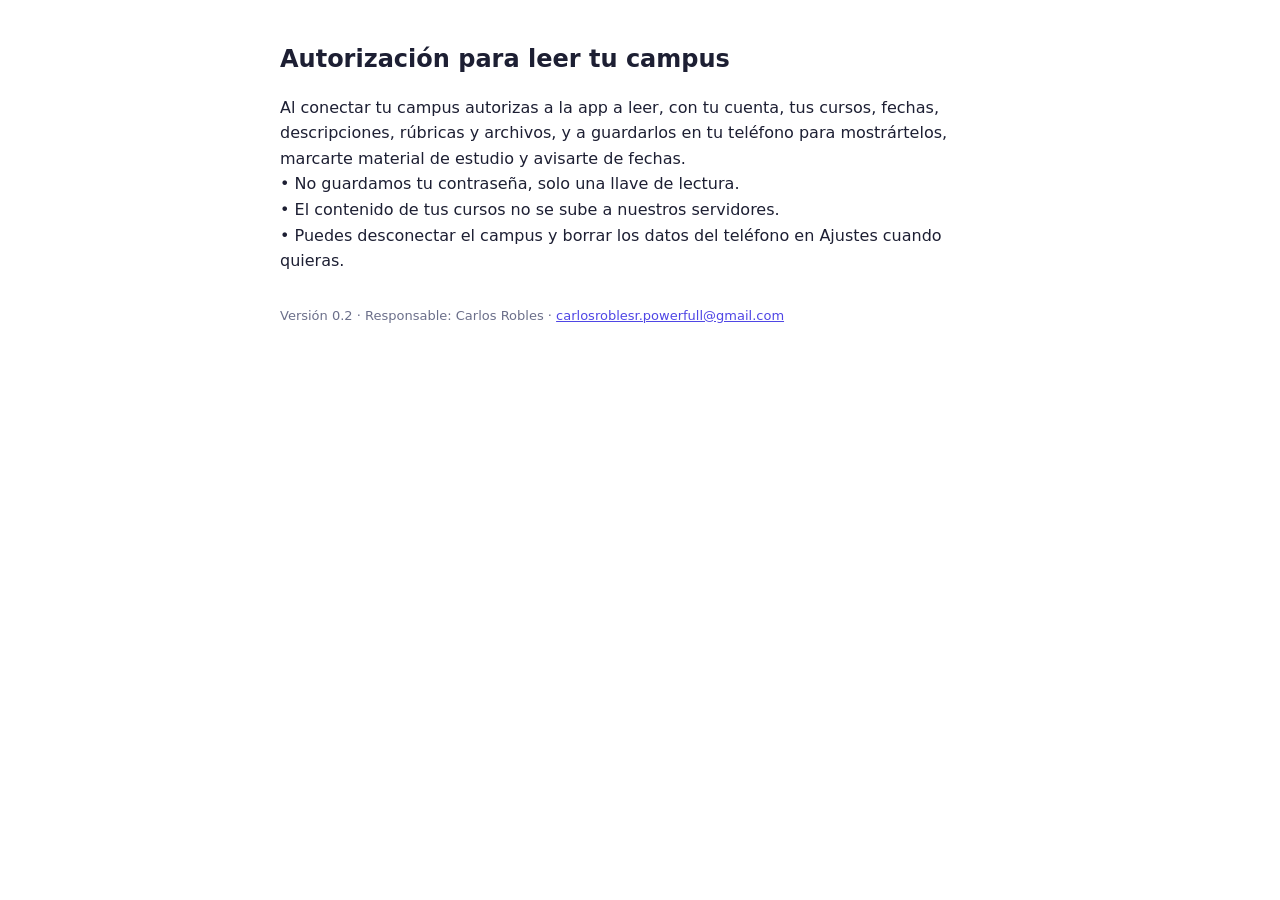
==== autorizacion-campus.html @ 8edc38ef "Add files via upload" ====
<!doctype html><html lang="es"><head><meta charset="utf-8"><meta name="viewport" content="width=device-width,initial-scale=1"><title>Autorización para leer tu campus</title><style>body{font:16px/1.6 system-ui,sans-serif;max-width:720px;margin:0 auto;padding:24px;color:#1d1f33}h1{font-size:24px}a{color:#4f46e5}pre{white-space:pre-wrap;font:inherit}footer{margin-top:32px;color:#6b6f8a;font-size:13px}</style></head><body><h1>Autorización para leer tu campus</h1><pre>Al conectar tu campus autorizas a la app a leer, con tu cuenta, tus cursos, fechas, descripciones, rúbricas y archivos, y a guardarlos en tu teléfono para mostrártelos, marcarte material de estudio y avisarte de fechas.
• No guardamos tu contraseña, solo una llave de lectura.
• El contenido de tus cursos no se sube a nuestros servidores.
• Puedes desconectar el campus y borrar los datos del teléfono en Ajustes cuando quieras.</pre><footer>Versión 0.2 · Responsable: Carlos Robles · <a href="mailto:carlosroblesr.powerfull@gmail.com">carlosroblesr.powerfull@gmail.com</a></footer></body></html>
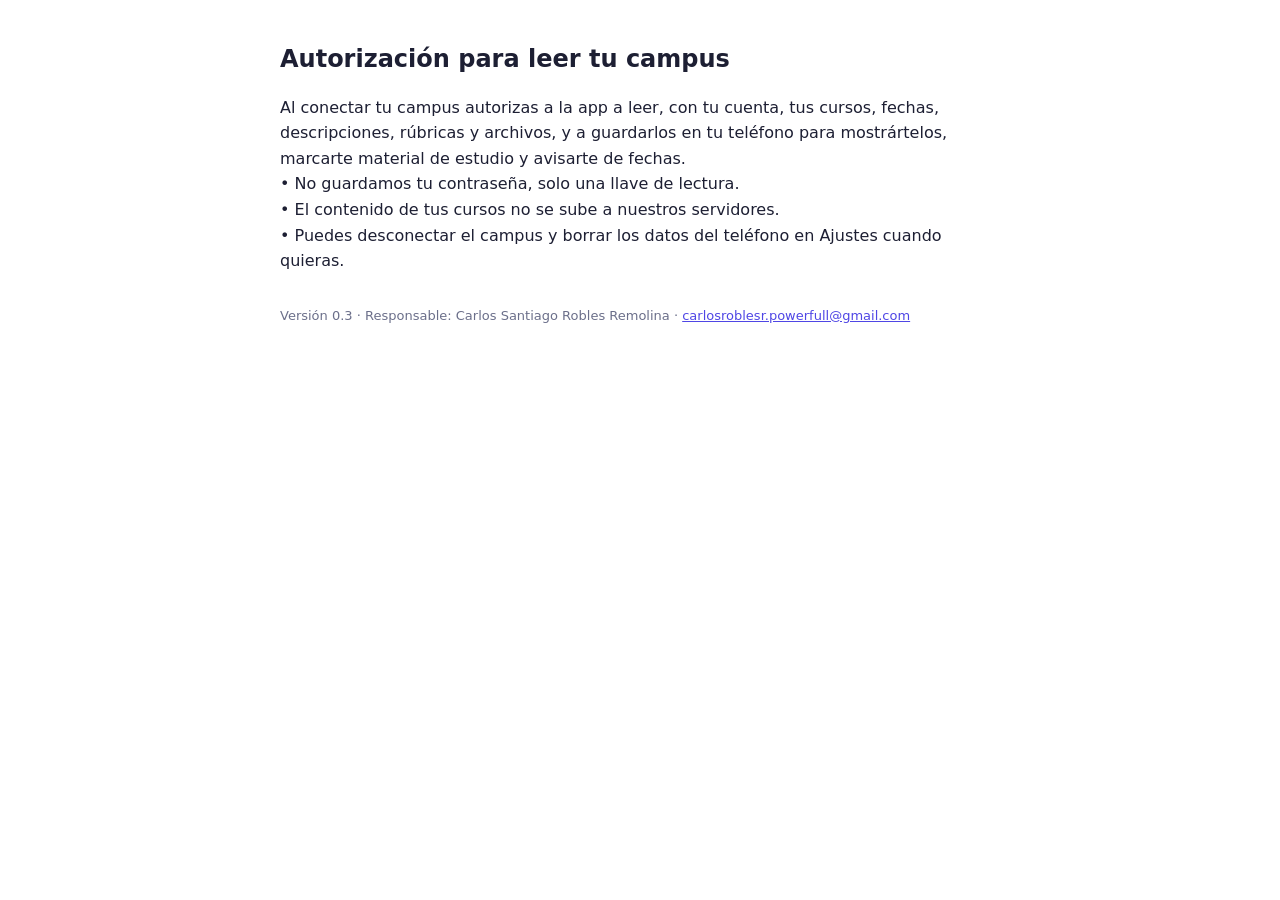
==== commit fdcf4039: "Add files via upload" ====
--- a/autorizacion-campus.html
+++ b/autorizacion-campus.html
@@ -1,4 +1,4 @@
 <!doctype html><html lang="es"><head><meta charset="utf-8"><meta name="viewport" content="width=device-width,initial-scale=1"><title>Autorización para leer tu campus</title><style>body{font:16px/1.6 system-ui,sans-serif;max-width:720px;margin:0 auto;padding:24px;color:#1d1f33}h1{font-size:24px}a{color:#4f46e5}pre{white-space:pre-wrap;font:inherit}footer{margin-top:32px;color:#6b6f8a;font-size:13px}</style></head><body><h1>Autorización para leer tu campus</h1><pre>Al conectar tu campus autorizas a la app a leer, con tu cuenta, tus cursos, fechas, descripciones, rúbricas y archivos, y a guardarlos en tu teléfono para mostrártelos, marcarte material de estudio y avisarte de fechas.
 • No guardamos tu contraseña, solo una llave de lectura.
 • El contenido de tus cursos no se sube a nuestros servidores.
-• Puedes desconectar el campus y borrar los datos del teléfono en Ajustes cuando quieras.</pre><footer>Versión 0.2 · Responsable: Carlos Robles · <a href="mailto:carlosroblesr.powerfull@gmail.com">carlosroblesr.powerfull@gmail.com</a></footer></body></html>+• Puedes desconectar el campus y borrar los datos del teléfono en Ajustes cuando quieras.</pre><footer>Versión 0.3 · Responsable: Carlos Santiago Robles Remolina · <a href="mailto:carlosroblesr.powerfull@gmail.com">carlosroblesr.powerfull@gmail.com</a></footer></body></html>
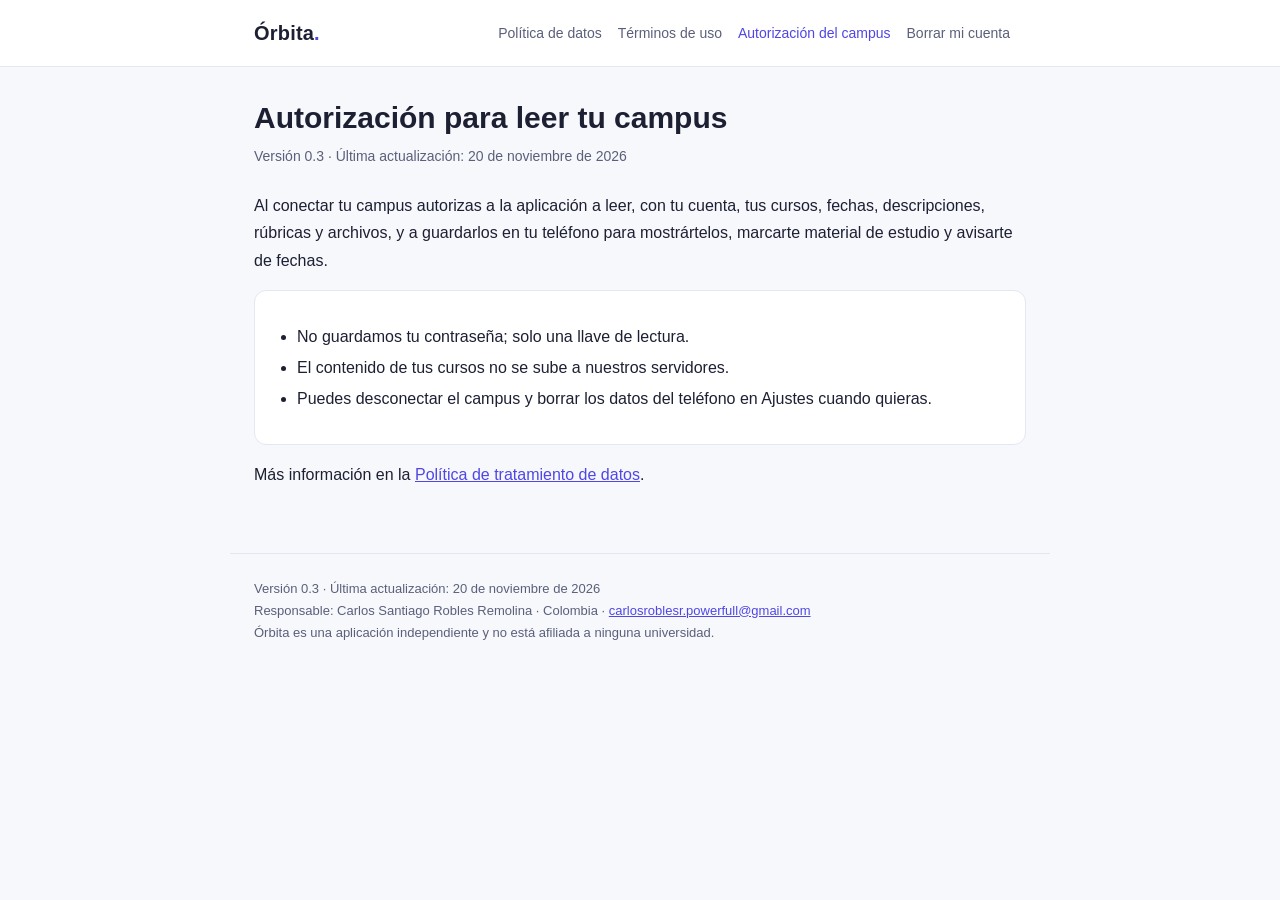
==== commit 66faf398: "Add files via upload" ====
--- a/autorizacion-campus.html
+++ b/autorizacion-campus.html
@@ -1,4 +1 @@
-<!doctype html><html lang="es"><head><meta charset="utf-8"><meta name="viewport" content="width=device-width,initial-scale=1"><title>Autorización para leer tu campus</title><style>body{font:16px/1.6 system-ui,sans-serif;max-width:720px;margin:0 auto;padding:24px;color:#1d1f33}h1{font-size:24px}a{color:#4f46e5}pre{white-space:pre-wrap;font:inherit}footer{margin-top:32px;color:#6b6f8a;font-size:13px}</style></head><body><h1>Autorización para leer tu campus</h1><pre>Al conectar tu campus autorizas a la app a leer, con tu cuenta, tus cursos, fechas, descripciones, rúbricas y archivos, y a guardarlos en tu teléfono para mostrártelos, marcarte material de estudio y avisarte de fechas.
-• No guardamos tu contraseña, solo una llave de lectura.
-• El contenido de tus cursos no se sube a nuestros servidores.
-• Puedes desconectar el campus y borrar los datos del teléfono en Ajustes cuando quieras.</pre><footer>Versión 0.3 · Responsable: Carlos Santiago Robles Remolina · <a href="mailto:carlosroblesr.powerfull@gmail.com">carlosroblesr.powerfull@gmail.com</a></footer></body></html>+<!doctype html><html lang="es"><head><meta charset="utf-8"><meta name="viewport" content="width=device-width,initial-scale=1"><title>Autorización para leer tu campus · Órbita</title><meta name="description" content="Qué autorizas al conectar tu campus"><link rel="stylesheet" href="style.css"></head><body><header class="top"><div class="bar"><a class="brand" href="index.html">Órbita<span>.</span></a><nav><a href="politica.html">Política de datos</a><a href="terminos.html">Términos de uso</a><a href="autorizacion-campus.html" class=on>Autorización del campus</a><a href="borrar-cuenta.html">Borrar mi cuenta</a></nav></div></header><main><h1>Autorización para leer tu campus</h1><div class="meta">Versión 0.3 · Última actualización: 20 de noviembre de 2026</div><p>Al conectar tu campus autorizas a la aplicación a leer, con tu cuenta, tus cursos, fechas, descripciones, rúbricas y archivos, y a guardarlos en tu teléfono para mostrártelos, marcarte material de estudio y avisarte de fechas.</p><div class="card"><ul><li>No guardamos tu contraseña; solo una llave de lectura.</li><li>El contenido de tus cursos no se sube a nuestros servidores.</li><li>Puedes desconectar el campus y borrar los datos del teléfono en Ajustes cuando quieras.</li></ul></div><p>Más información en la <a href="politica.html">Política de tratamiento de datos</a>.</p></main><footer>Versión 0.3 · Última actualización: 20 de noviembre de 2026<br>Responsable: Carlos Santiago Robles Remolina · Colombia · <a href="mailto:carlosroblesr.powerfull@gmail.com">carlosroblesr.powerfull@gmail.com</a><br>Órbita es una aplicación independiente y no está afiliada a ninguna universidad.</footer></body></html>
--- a/style.css
+++ b/style.css
@@ -0,0 +1,20 @@
+:root{--ink:#1d1f33;--mut:#5b5f7a;--line:#e4e6f2;--bg:#f7f8fc;--card:#fff;--acc:#4f46e5}
+@media (prefers-color-scheme:dark){:root{--ink:#e8e9f5;--mut:#a3a7c2;--line:#2a2d45;--bg:#12131f;--card:#1a1c2e;--acc:#8b86ff}}
+*{box-sizing:border-box}html{scroll-behavior:smooth}
+body{margin:0;background:var(--bg);color:var(--ink);font:16px/1.7 -apple-system,"Segoe UI",Roboto,Helvetica,Arial,sans-serif}
+a{color:var(--acc)}header.top{background:var(--card);border-bottom:1px solid var(--line)}
+.bar{max-width:820px;margin:0 auto;padding:16px 24px;display:flex;flex-wrap:wrap;gap:8px 24px;align-items:center;justify-content:space-between}
+.brand{font-weight:700;font-size:20px;letter-spacing:.2px;text-decoration:none;color:var(--ink)}.brand span{color:var(--acc)}
+nav a{font-size:14px;margin-right:16px;text-decoration:none;color:var(--mut)}nav a:hover,nav a.on{color:var(--acc)}
+main{max-width:820px;margin:0 auto;padding:32px 24px 48px}
+h1{font-size:30px;line-height:1.25;margin:0 0 8px}h2{font-size:20px;margin:36px 0 8px;padding-top:8px;border-top:1px solid var(--line)}
+.meta{color:var(--mut);font-size:14px;margin-bottom:24px}
+.card{background:var(--card);border:1px solid var(--line);border-radius:12px;padding:16px 20px;margin:16px 0}
+.toc{background:var(--card);border:1px solid var(--line);border-radius:12px;padding:12px 20px;margin:20px 0}.toc ol{margin:6px 0;padding-left:20px}.toc a{text-decoration:none}
+table{width:100%;border-collapse:collapse;margin:12px 0;font-size:15px;background:var(--card);border:1px solid var(--line);border-radius:8px}
+th,td{text-align:left;padding:10px 12px;border-bottom:1px solid var(--line);vertical-align:top}th{font-size:13px;text-transform:uppercase;letter-spacing:.4px;color:var(--mut)}
+ul,ol{padding-left:22px}li{margin:4px 0}
+.note{border-left:4px solid var(--acc);background:var(--card);padding:10px 16px;border-radius:0 8px 8px 0;margin:16px 0}
+.grid{display:grid;grid-template-columns:repeat(auto-fit,minmax(220px,1fr));gap:12px;margin:20px 0}.grid a{display:block;background:var(--card);border:1px solid var(--line);border-radius:12px;padding:16px;text-decoration:none;color:var(--ink)}.grid a b{display:block;color:var(--acc);margin-bottom:4px}.grid a span{font-size:14px;color:var(--mut)}
+footer{max-width:820px;margin:0 auto;padding:24px;color:var(--mut);font-size:13px;border-top:1px solid var(--line)}
+@media print{header.top,nav{display:none}body{background:#fff;color:#000}}
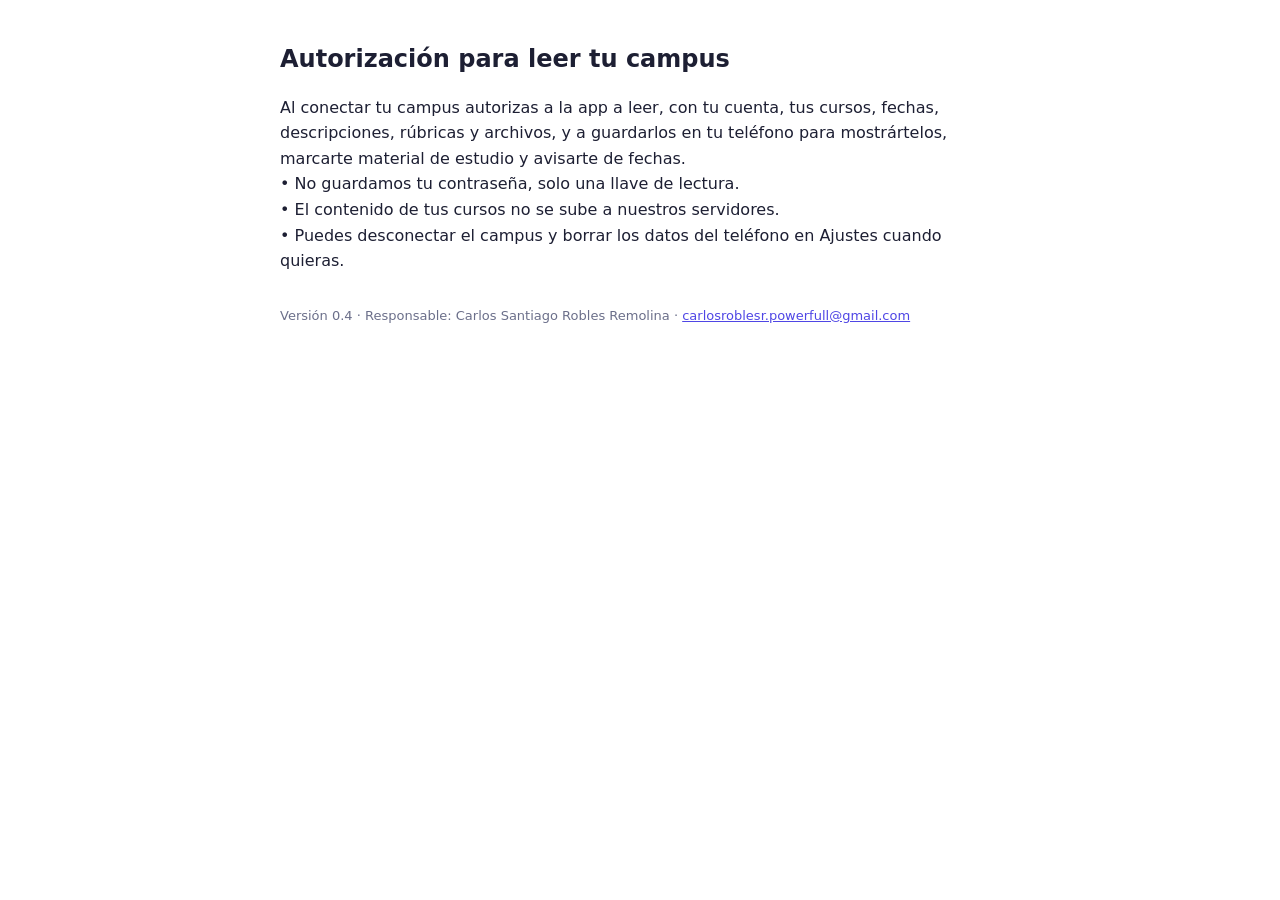
==== commit 3b8d8f5d: "Update autorizacion-campus.html" ====
--- a/autorizacion-campus.html
+++ b/autorizacion-campus.html
@@ -1 +1,4 @@
-<!doctype html><html lang="es"><head><meta charset="utf-8"><meta name="viewport" content="width=device-width,initial-scale=1"><title>Autorización para leer tu campus · Órbita</title><meta name="description" content="Qué autorizas al conectar tu campus"><link rel="stylesheet" href="style.css"></head><body><header class="top"><div class="bar"><a class="brand" href="index.html">Órbita<span>.</span></a><nav><a href="politica.html">Política de datos</a><a href="terminos.html">Términos de uso</a><a href="autorizacion-campus.html" class=on>Autorización del campus</a><a href="borrar-cuenta.html">Borrar mi cuenta</a></nav></div></header><main><h1>Autorización para leer tu campus</h1><div class="meta">Versión 0.3 · Última actualización: 20 de noviembre de 2026</div><p>Al conectar tu campus autorizas a la aplicación a leer, con tu cuenta, tus cursos, fechas, descripciones, rúbricas y archivos, y a guardarlos en tu teléfono para mostrártelos, marcarte material de estudio y avisarte de fechas.</p><div class="card"><ul><li>No guardamos tu contraseña; solo una llave de lectura.</li><li>El contenido de tus cursos no se sube a nuestros servidores.</li><li>Puedes desconectar el campus y borrar los datos del teléfono en Ajustes cuando quieras.</li></ul></div><p>Más información en la <a href="politica.html">Política de tratamiento de datos</a>.</p></main><footer>Versión 0.3 · Última actualización: 20 de noviembre de 2026<br>Responsable: Carlos Santiago Robles Remolina · Colombia · <a href="mailto:carlosroblesr.powerfull@gmail.com">carlosroblesr.powerfull@gmail.com</a><br>Órbita es una aplicación independiente y no está afiliada a ninguna universidad.</footer></body></html>+<!doctype html><html lang="es"><head><meta charset="utf-8"><meta name="viewport" content="width=device-width,initial-scale=1"><title>Autorización para leer tu campus</title><style>body{font:16px/1.6 system-ui,sans-serif;max-width:720px;margin:0 auto;padding:24px;color:#1d1f33}h1{font-size:24px}a{color:#4f46e5}pre{white-space:pre-wrap;font:inherit}footer{margin-top:32px;color:#6b6f8a;font-size:13px}</style></head><body><h1>Autorización para leer tu campus</h1><pre>Al conectar tu campus autorizas a la app a leer, con tu cuenta, tus cursos, fechas, descripciones, rúbricas y archivos, y a guardarlos en tu teléfono para mostrártelos, marcarte material de estudio y avisarte de fechas.
+• No guardamos tu contraseña, solo una llave de lectura.
+• El contenido de tus cursos no se sube a nuestros servidores.
+• Puedes desconectar el campus y borrar los datos del teléfono en Ajustes cuando quieras.</pre><footer>Versión 0.4 · Responsable: Carlos Santiago Robles Remolina · <a href="mailto:carlosroblesr.powerfull@gmail.com">carlosroblesr.powerfull@gmail.com</a></footer></body></html>
